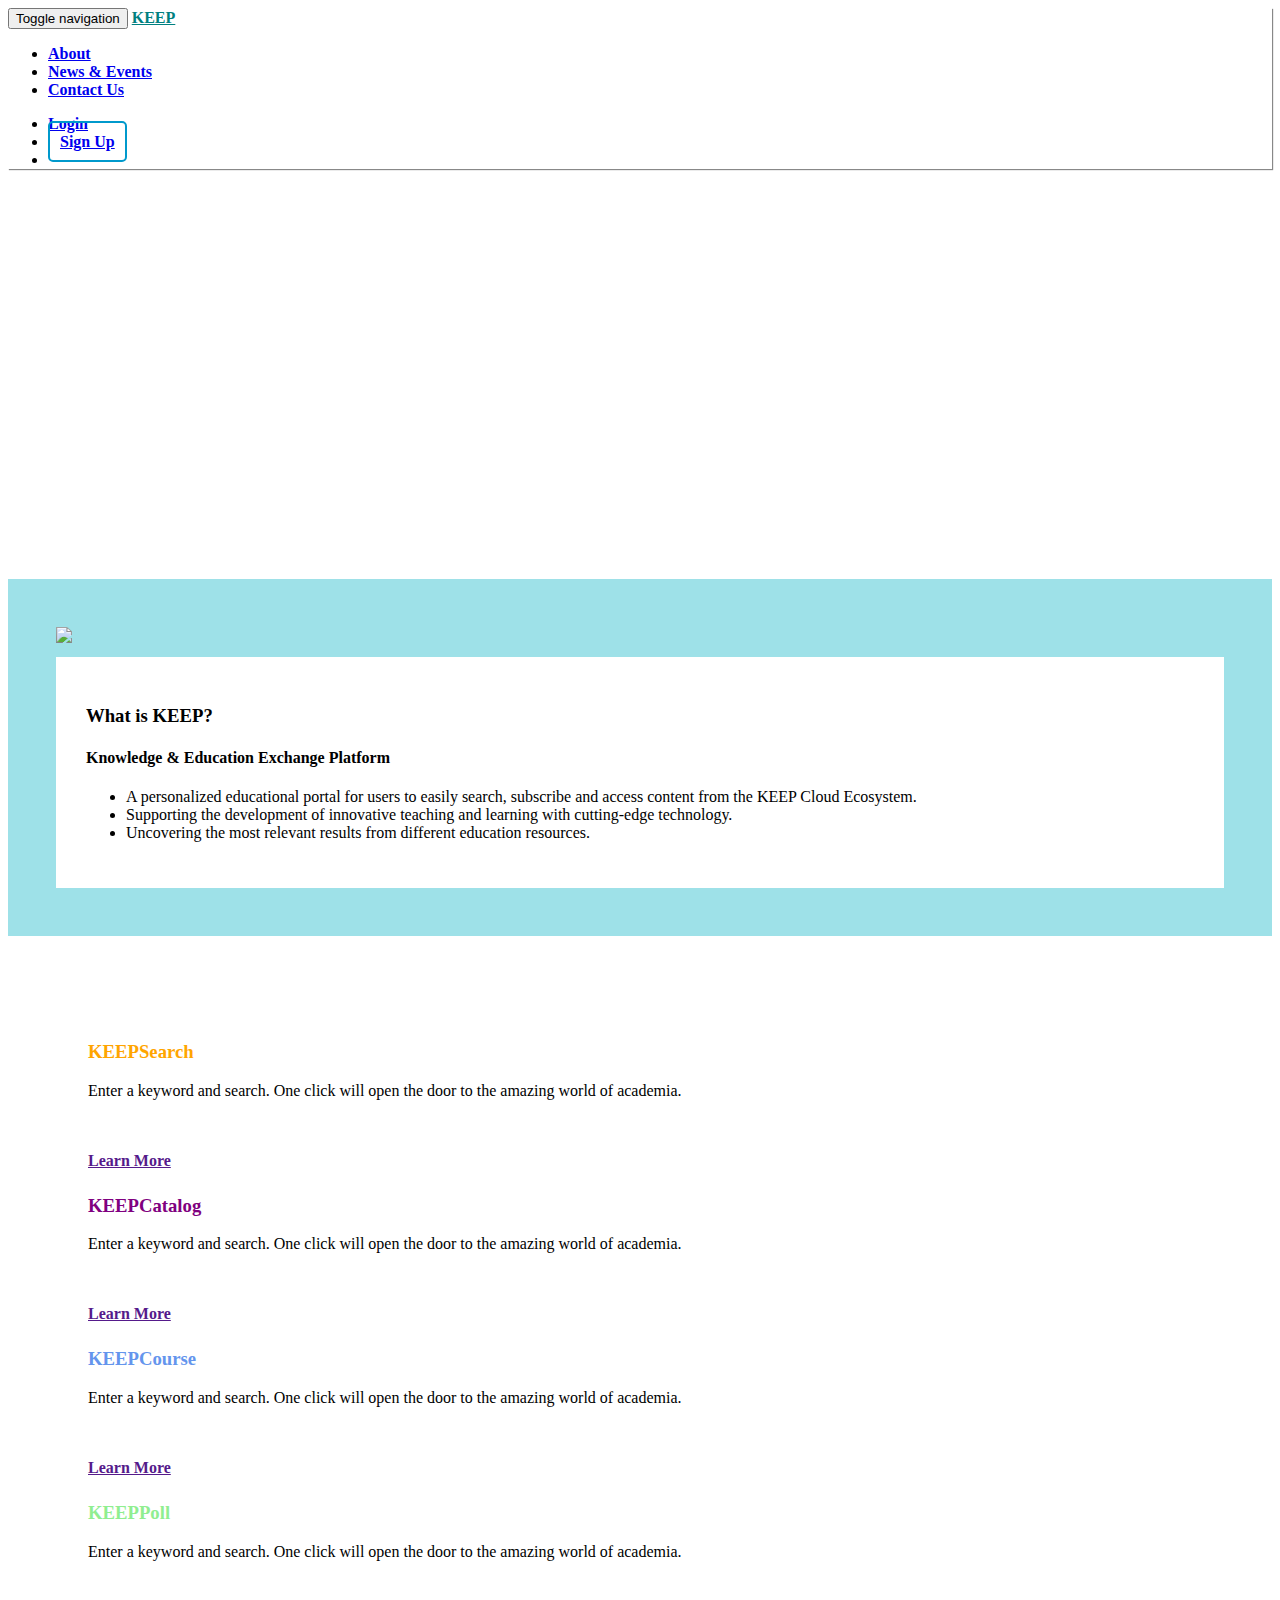
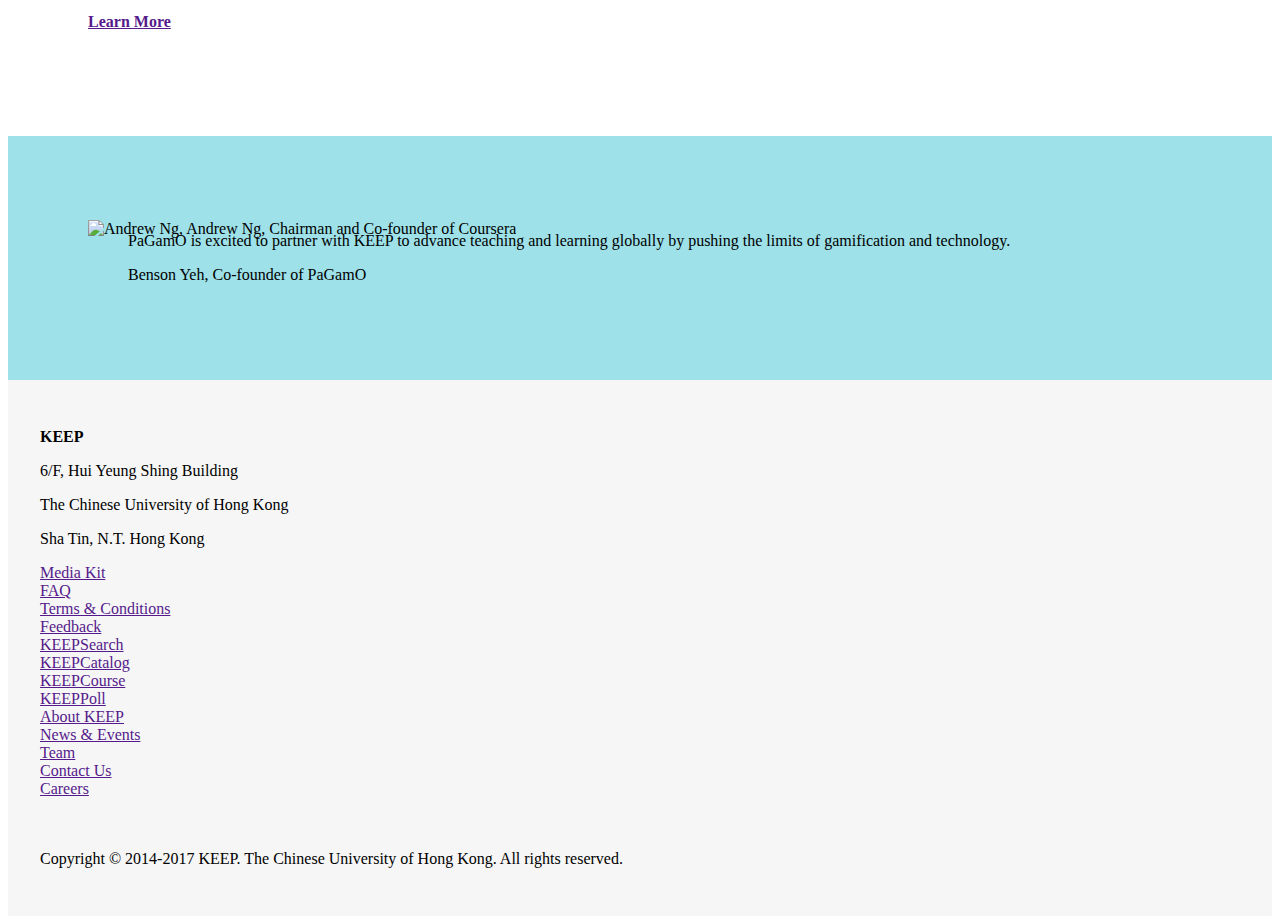
==== keep.html @ d79d9163 "Fix bugs and made changes" ====
<!DOCTYPE html>
<html>

<head>
  <meta charset="utf-8" />
  <title>Home - KEEP</title>
  <link rel="stylesheet" href="css/bootstrap.css">
  <link rel="stylesheet" href="css/keep.css">
  <script src="https://ajax.googleapis.com/ajax/libs/jquery/3.2.0/jquery.min.js"></script>
  <script src="js/bootstrap.min.js"></script>
</head>

<!-- Nav bar -->
<nav class="navbar navbar-default navbar-background">
  <div class="container container-narrow">
    <!-- Brand and toggle get grouped for better mobile display -->
    <div class="navbar-header">
      <button type="button" class="navbar-toggle collapsed" data-toggle="collapse" data-target="#bs-example-navbar-collapse-1" aria-expanded="false">
        <span class="sr-only">Toggle navigation</span>
        <span class="icon-bar"></span>
        <span class="icon-bar"></span>
        <span class="icon-bar"></span>
      </button>
      <a id="brand" class="navbar-brand" href="#"><b>KEEP</b></a>
    </div>

    <!-- Collect the nav links, forms, and other content for toggling -->
    <div class="collapse navbar-collapse" id="bs-example-navbar-collapse-1">
      <ul class="nav navbar-nav">
        <li><a href="#">About</a></li>
        <li><a href="#">News & Events</a></li>
        <li><a href="#">Contact Us</a></li>
      </ul>
      <ul class="nav navbar-nav navbar-right">
        <li><a href="#">Login</a></li>
        <li><a href="#"><span id="sign-up">Sign Up</span></a></li>
        <li><a href=""><span class="glyphicon glyphicon-search"></span></a></li>
      </ul>
    </div>
    <!-- /.navbar-collapse -->
  </div>
  <!-- /.container-fluid -->
</nav>

<body>
  <div class="jumbotron text-center" style="background:transparent url('img/home_banner.jpg') no-repeat center center /cover">
    <h2 class="title">Knowledge & Education Exchange Platform</h2>
    <h2 class="title">the eLearning Innovator</h2>
  </div>

  <div class="what-section">
    <div class="container">
      <div class="row">
        <div class="col-md-6">
          <img id="what-graphics" src="img/home_what.png" class="img-responsive what-graphics center-block">
        </div>
        <div class="col-md-6 what-block-text">
          <h3 class="text-center">What is KEEP?</h3>
          <h4 class="text-center">Knowledge &#38; Education Exchange Platform</h4>
          <ul>
            <li>A personalized educational portal for users to easily search, subscribe and access content from the KEEP Cloud Ecosystem.</li>
            <li>Supporting the development of innovative teaching and learning with cutting-edge technology.</li>
            <li>Uncovering the most relevant results from different education resources.</li>
          </ul>
        </div>
      </div>
    </div>
  </div>

  <div class="product-section">
    <div class="container">
      <div class="row">
        <div class="col-md-3 keep-fam">
          <div class="text-center">
            <span class="glyp-products glyphicon glyphicon-search text-center keep-search"></span>
          </div>
          <h3 class="text-center keep-search">KEEPSearch</h3>
          <p class="text-center">
            Enter a keyword and search. One click will open the door to the amazing world of academia.
          </p><br/>
        </br/>
          <a href="" class="btn btn-default center-block learn-more-btn">Learn More</a>
        </div>
        <div class="col-md-3 keep-fam">
          <div class="text-center">
            <span class="glyp-products glyphicon glyphicon-th text-center keep-cat"></span>
          </div>
          <h3 class="text-center keep-cat">KEEPCatalog</h3>
          <p class="text-center">
            Enter a keyword and search. One click will open the door to the amazing world of academia.
          </p><br/>
        </br/>
          <a href="" class="btn btn-default center-block learn-more-btn">Learn More</a>
        </div>
        <div class="col-md-3 keep-fam">
          <div class="text-center">
            <span class="glyp-products glyphicon glyphicon-book text-center keep-course"></span>
          </div>
          <h3 class="text-center keep-course">KEEPCourse</h3>
          <p class="text-center">
            Enter a keyword and search. One click will open the door to the amazing world of academia.
          </p><br/>
        </br/>
          <a href="" class="btn btn-default center-block learn-more-btn">Learn More</a>
        </div>
        <div class="col-md-3 keep-fam">
          <div class="text-center">
            <span class="glyp-products glyphicon glyphicon-signal text-center keep-poll" style="font-size:5em;"></span>
          </div>
          <h3 class="text-center keep-poll">KEEPPoll</h3>
          <p class="text-center">
            Enter a keyword and search. One click will open the door to the amazing world of academia.
          </p><br/>
        </br/>
          <a href="" class="btn btn-default center-block learn-more-btn">Learn More</a>
        </div>
      </div>
    </div>
  </div>

  <div class="testimonial-section">
    <div class="container">
      <div class="row">
        <div class="row page-height" style="position: relative">
        <img class="testimonial-img testinomial-img-left img-responsive" src="img/Benson_profile.png" alt="Andrew Ng, Andrew Ng, Chairman and Co-founder of Coursera">
        <div class="col-sm-10 col-sm-offset-2 col-xs-offset-4 col-xs-8 vertical-center">
          <blockquote class="blockquote-reverse">
            <p>PaGamO is excited to partner with KEEP to advance teaching and learning globally by pushing the limits of gamification and technology.</p>
            <footer>Benson Yeh, Co-founder of PaGamO</footer>
          </blockquote>
        </div>
      </div>
      </div>
    </div>
  </div>

  <div class="footer-section">
    <div class="container">
      <div class="row">
        <div class="col-md-6">
          <p><b>KEEP</b></p>
          <p>6/F, Hui Yeung Shing Building</p>
          <p>The Chinese University of Hong Kong</p>
          <p>Sha Tin, N.T. Hong Kong</p>
        </div>
        <div class="col-md-2 footer-links">
          <a href="">Media Kit</a><br/>
          <a href="">FAQ</a><br/>
          <a href="">Terms & Conditions</a><br/>
          <a href="">Feedback</a><br/>
        </div>
        <div class="col-md-2 footer-links">
          <a href="">KEEPSearch</a><br/>
          <a href="">KEEPCatalog</a><br/>
          <a href="">KEEPCourse</a><br/>
          <a href="">KEEPPoll</a><br/>
        </div>
        <div class="col-md-2 footer-links">
          <a href="">About KEEP</a><br/>
          <a href="">News & Events</a><br/>
          <a href="">Team</a><br/>
          <a href="">Contact Us</a><br/>
          <a href="">Careers</a><br/>
        </div>
      </div><br/>
    </br/>
      <div class="row text-center">
        <p>
          Copyright © 2014-2017 KEEP. The Chinese University of Hong Kong. All rights reserved.
        </p>
      </div>
    </div>
  </div>

</body>

</html>
---- css/keep.css ----
.navbar-background{
  background-color: white;
  box-shadow: 1px 1px 1px #888888;
}

#brand{
  color:teal;
}

#sign-up {
	border: 2px solid #0099cc;
	padding: 10px;
	border-radius: 5px;
}

#sign-up:hover {
	background: #0099cc;
  color:white;
}

#product-icon {
  -webkit-border-radius: 100px;
-moz-border-radius: 100px;
border-radius: 100px;
width:150px;
height:150px;
border-style:solid;
border-width:3px;
border-color:orange;
}

#product-icon:hover {
	background: orange;
  color:white;
}

.nav a{
	font-weight: bold;
}

.jumbotron {
	margin-top: 0px;
  margin-bottom: 0px;
	padding: 140px 30px;
  font-weight: bold;
}

.title{
  color: white;
}



.row{
  display: block;
}

.what-section{
  background-color: #9ee1e8;
  padding: 3em;
}

.what-graphics{
  max-height: 30rem;
}

.what-block-text{
  padding: 30px;
	margin-top: 10px;
	background-color: #fff;
	display: block;
}

.product-section{
  background-color: white;
  padding: 5em;
}

.product-icon{
  border-radius: 100%;
  	width: 130px;
      height: 130px;
      margin: auto;
      cursor: pointer;
}

.glyp-products{
  font-size:5em;
}

.keep-fam{
  margin-top:25px;
  margin-bottom: 25px;
}

.keep-search{
  color:orange;
}

.keep-cat{
  color:purple;
}

.keep-course{
  color:cornflowerblue;
}

.keep-poll{
  color:lightgreen;
}

.learn-more-btn{
  font-weight: bold;
  width:50%;
}

.testimonial-section{
  background-color: #9ee1e8;
  padding: 5em;
}

.footer-section{
  background-color: #F6F6F6;
  padding: 2em;
}

.testimonial-img {
  position: absolute;
  top:-.75em;
  bottom: 0em;
  height: 200px;
}

.testimonial-img-left { left: 5vw; }

.footer-links{
  text-align: right;
}

@media screen and (min-width: 990px) {
  .footer-links{
    text-align: left;
  }
}
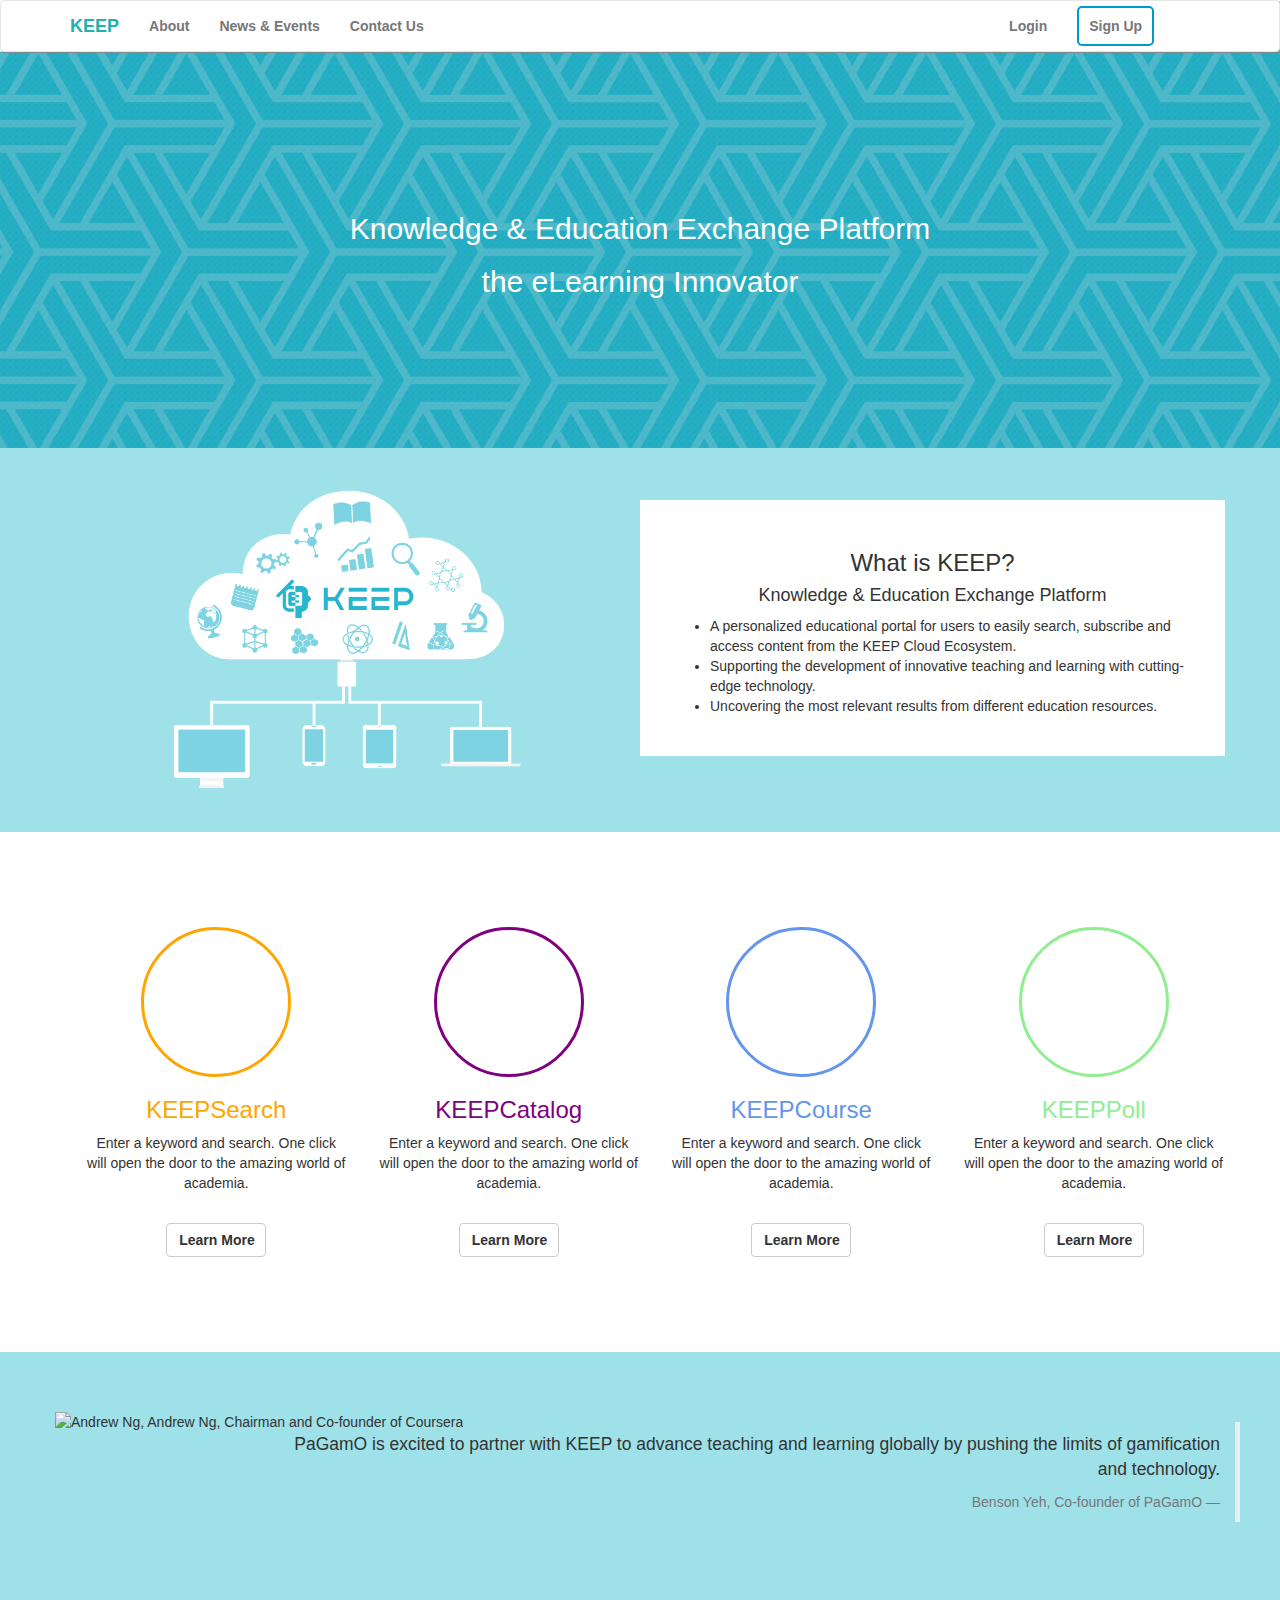
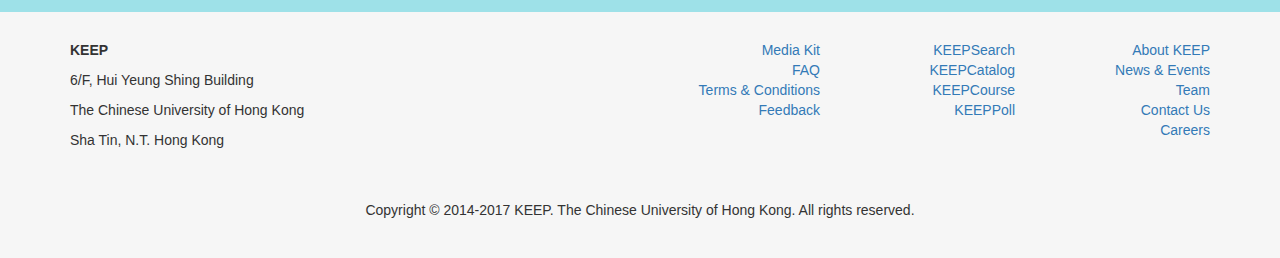
==== commit f8be3b31: "Merge pull request #1 from bowenchin/keep_homepage" ====
--- a/keep.html
+++ b/keep.html
@@ -71,47 +71,52 @@
     <div class="container">
       <div class="row">
         <div class="col-md-3 keep-fam">
-          <div class="text-center">
-            <span class="glyp-products glyphicon glyphicon-search text-center keep-search"></span>
+          <div class="center">
+            <div class="glyphicon-ring keep-search">
+              <span class="glyp-products glyphicon glyphicon-search glyphicon-bordered"></span>
+            </div>
           </div>
           <h3 class="text-center keep-search">KEEPSearch</h3>
           <p class="text-center">
             Enter a keyword and search. One click will open the door to the amazing world of academia.
           </p><br/>
-        </br/>
           <a href="" class="btn btn-default center-block learn-more-btn">Learn More</a>
         </div>
         <div class="col-md-3 keep-fam">
-          <div class="text-center">
-            <span class="glyp-products glyphicon glyphicon-th text-center keep-cat"></span>
+          <div class="center">
+            <div class="glyphicon-ring keep-cat">
+              <span class="glyphicon glyphicon-th-list glyphicon-bordered keep-cat"></span>
+            </div>
           </div>
           <h3 class="text-center keep-cat">KEEPCatalog</h3>
           <p class="text-center">
             Enter a keyword and search. One click will open the door to the amazing world of academia.
           </p><br/>
-        </br/>
           <a href="" class="btn btn-default center-block learn-more-btn">Learn More</a>
         </div>
         <div class="col-md-3 keep-fam">
-          <div class="text-center">
-            <span class="glyp-products glyphicon glyphicon-book text-center keep-course"></span>
+          <div class="center">
+            <div class="glyphicon-ring keep-course">
+              <span class="glyphicon glyphicon-book glyphicon-bordered keep-course"></span>
+            </div>
           </div>
           <h3 class="text-center keep-course">KEEPCourse</h3>
           <p class="text-center">
             Enter a keyword and search. One click will open the door to the amazing world of academia.
           </p><br/>
-        </br/>
           <a href="" class="btn btn-default center-block learn-more-btn">Learn More</a>
         </div>
         <div class="col-md-3 keep-fam">
-          <div class="text-center">
-            <span class="glyp-products glyphicon glyphicon-signal text-center keep-poll" style="font-size:5em;"></span>
+          <div class="center">
+
+            <div class="glyphicon-ring keep-poll">
+              <span class="glyphicon-bordered glyphicon glyphicon-signal text-center keep-poll" style="font-size:5em;"></span>
+            </div>
           </div>
           <h3 class="text-center keep-poll">KEEPPoll</h3>
           <p class="text-center">
             Enter a keyword and search. One click will open the door to the amazing world of academia.
           </p><br/>
-        </br/>
           <a href="" class="btn btn-default center-block learn-more-btn">Learn More</a>
         </div>
       </div>
@@ -122,14 +127,14 @@
     <div class="container">
       <div class="row">
         <div class="row page-height" style="position: relative">
-        <img class="testimonial-img testinomial-img-left img-responsive" src="img/Benson_profile.png" alt="Andrew Ng, Andrew Ng, Chairman and Co-founder of Coursera">
-        <div class="col-sm-10 col-sm-offset-2 col-xs-offset-4 col-xs-8 vertical-center">
-          <blockquote class="blockquote-reverse">
-            <p>PaGamO is excited to partner with KEEP to advance teaching and learning globally by pushing the limits of gamification and technology.</p>
-            <footer>Benson Yeh, Co-founder of PaGamO</footer>
-          </blockquote>
+          <img class="testimonial-img testinomial-img-left img-responsive" src="img/Benson_profile.png" alt="Andrew Ng, Andrew Ng, Chairman and Co-founder of Coursera">
+          <div class="col-sm-10 col-sm-offset-2 col-xs-offset-4 col-xs-8 vertical-center">
+            <blockquote class="blockquote-reverse">
+              <p>PaGamO is excited to partner with KEEP to advance teaching and learning globally by pushing the limits of gamification and technology.</p>
+              <footer>Benson Yeh, Co-founder of PaGamO</footer>
+            </blockquote>
+          </div>
         </div>
-      </div>
       </div>
     </div>
   </div>
@@ -143,11 +148,13 @@
           <p>The Chinese University of Hong Kong</p>
           <p>Sha Tin, N.T. Hong Kong</p>
         </div>
-        <div class="col-md-2 footer-links">
-          <a href="">Media Kit</a><br/>
-          <a href="">FAQ</a><br/>
-          <a href="">Terms & Conditions</a><br/>
-          <a href="">Feedback</a><br/>
+        <div class="col-md-2">
+          <div class="footer-links">
+            <a href="">Media Kit</a><br/>
+            <a href="">FAQ</a><br/>
+            <a href="">Terms & Conditions</a><br/>
+            <a href="">Feedback</a><br/>
+          </div>
         </div>
         <div class="col-md-2 footer-links">
           <a href="">KEEPSearch</a><br/>
@@ -163,7 +170,7 @@
           <a href="">Careers</a><br/>
         </div>
       </div><br/>
-    </br/>
+      </br/>
       <div class="row text-center">
         <p>
           Copyright © 2014-2017 KEEP. The Chinese University of Hong Kong. All rights reserved.
--- a/css/keep.css
+++ b/css/keep.css
@@ -1,144 +1,148 @@
-.navbar-background{
+.navbar-background {
   background-color: white;
   box-shadow: 1px 1px 1px #888888;
 }
 
-#brand{
-  color:teal;
+#brand {
+  color: lightseagreen;
 }
 
 #sign-up {
-	border: 2px solid #0099cc;
-	padding: 10px;
-	border-radius: 5px;
+  border: 2px solid #0099cc;
+  padding: 10px;
+  border-radius: 5px;
 }
 
 #sign-up:hover {
-	background: #0099cc;
-  color:white;
+  background: #0099cc;
+  color: white;
 }
 
-#product-icon {
-  -webkit-border-radius: 100px;
--moz-border-radius: 100px;
-border-radius: 100px;
-width:150px;
-height:150px;
-border-style:solid;
-border-width:3px;
-border-color:orange;
+.center {
+  display: flex;
+  justify-content: center;
+  align-items: center;
 }
 
-#product-icon:hover {
-	background: orange;
-  color:white;
+.glyphicon-ring {
+  width: 150px;
+  height: 150px;
+  border-radius: 50%;
+  border: 3px solid black;
+  color: white;
+  display: inline-table;
+  text-align: center;
 }
 
-.nav a{
-	font-weight: bold;
+.glyphicon-ring .glyphicon-bordered {
+  font-size: 5em;
+  vertical-align: middle;
+  display: table-cell;
+}
+
+.keep-search:hover {
+  background: orange;
+  color: white;
+}
+
+.nav a {
+  font-weight: bold;
 }
 
 .jumbotron {
-	margin-top: 0px;
+  margin-top: 0px;
   margin-bottom: 0px;
-	padding: 140px 30px;
+  padding: 140px 30px;
   font-weight: bold;
 }
 
-.title{
+.title {
   color: white;
 }
 
-
-
-.row{
+.row {
   display: block;
 }
 
-.what-section{
+.what-section {
   background-color: #9ee1e8;
   padding: 3em;
 }
 
-.what-graphics{
+.what-graphics {
   max-height: 30rem;
 }
 
-.what-block-text{
+.what-block-text {
   padding: 30px;
-	margin-top: 10px;
-	background-color: #fff;
-	display: block;
+  margin-top: 10px;
+  background-color: #fff;
+  display: block;
 }
 
-.product-section{
+.product-section {
   background-color: white;
   padding: 5em;
 }
 
-.product-icon{
-  border-radius: 100%;
-  	width: 130px;
-      height: 130px;
-      margin: auto;
-      cursor: pointer;
-}
-
-.glyp-products{
-  font-size:5em;
-}
-
-.keep-fam{
-  margin-top:25px;
+.keep-fam {
+  margin-top: 25px;
   margin-bottom: 25px;
 }
 
-.keep-search{
-  color:orange;
+.keep-search {
+  color: orange;
+  border-color: orange;
 }
 
-.keep-cat{
-  color:purple;
+.keep-cat {
+  color: purple;
+  border-color: purple;
 }
 
-.keep-course{
-  color:cornflowerblue;
+.keep-course {
+  color: cornflowerblue;
+  border-color: cornflowerblue;
 }
 
-.keep-poll{
-  color:lightgreen;
+.keep-poll {
+  color: lightgreen;
+  border-color: lightgreen;
 }
 
-.learn-more-btn{
+.learn-more-btn {
   font-weight: bold;
-  width:50%;
+  width: 100px;
 }
 
-.testimonial-section{
+.testimonial-section {
   background-color: #9ee1e8;
   padding: 5em;
 }
 
-.footer-section{
+.footer-section {
   background-color: #F6F6F6;
   padding: 2em;
 }
 
 .testimonial-img {
   position: absolute;
-  top:-.75em;
+  top: -.75em;
   bottom: 0em;
   height: 200px;
 }
 
-.testimonial-img-left { left: 5vw; }
-
-.footer-links{
-  text-align: right;
+.testimonial-img-left {
+  left: 5vw;
 }
 
-@media screen and (min-width: 990px) {
-  .footer-links{
+.footer-links {
+  text-align: right;
+  margin-bottom: 10px;
+}
+
+@media (max-width: 991px) {
+  .footer-links {
     text-align: left;
   }
 }
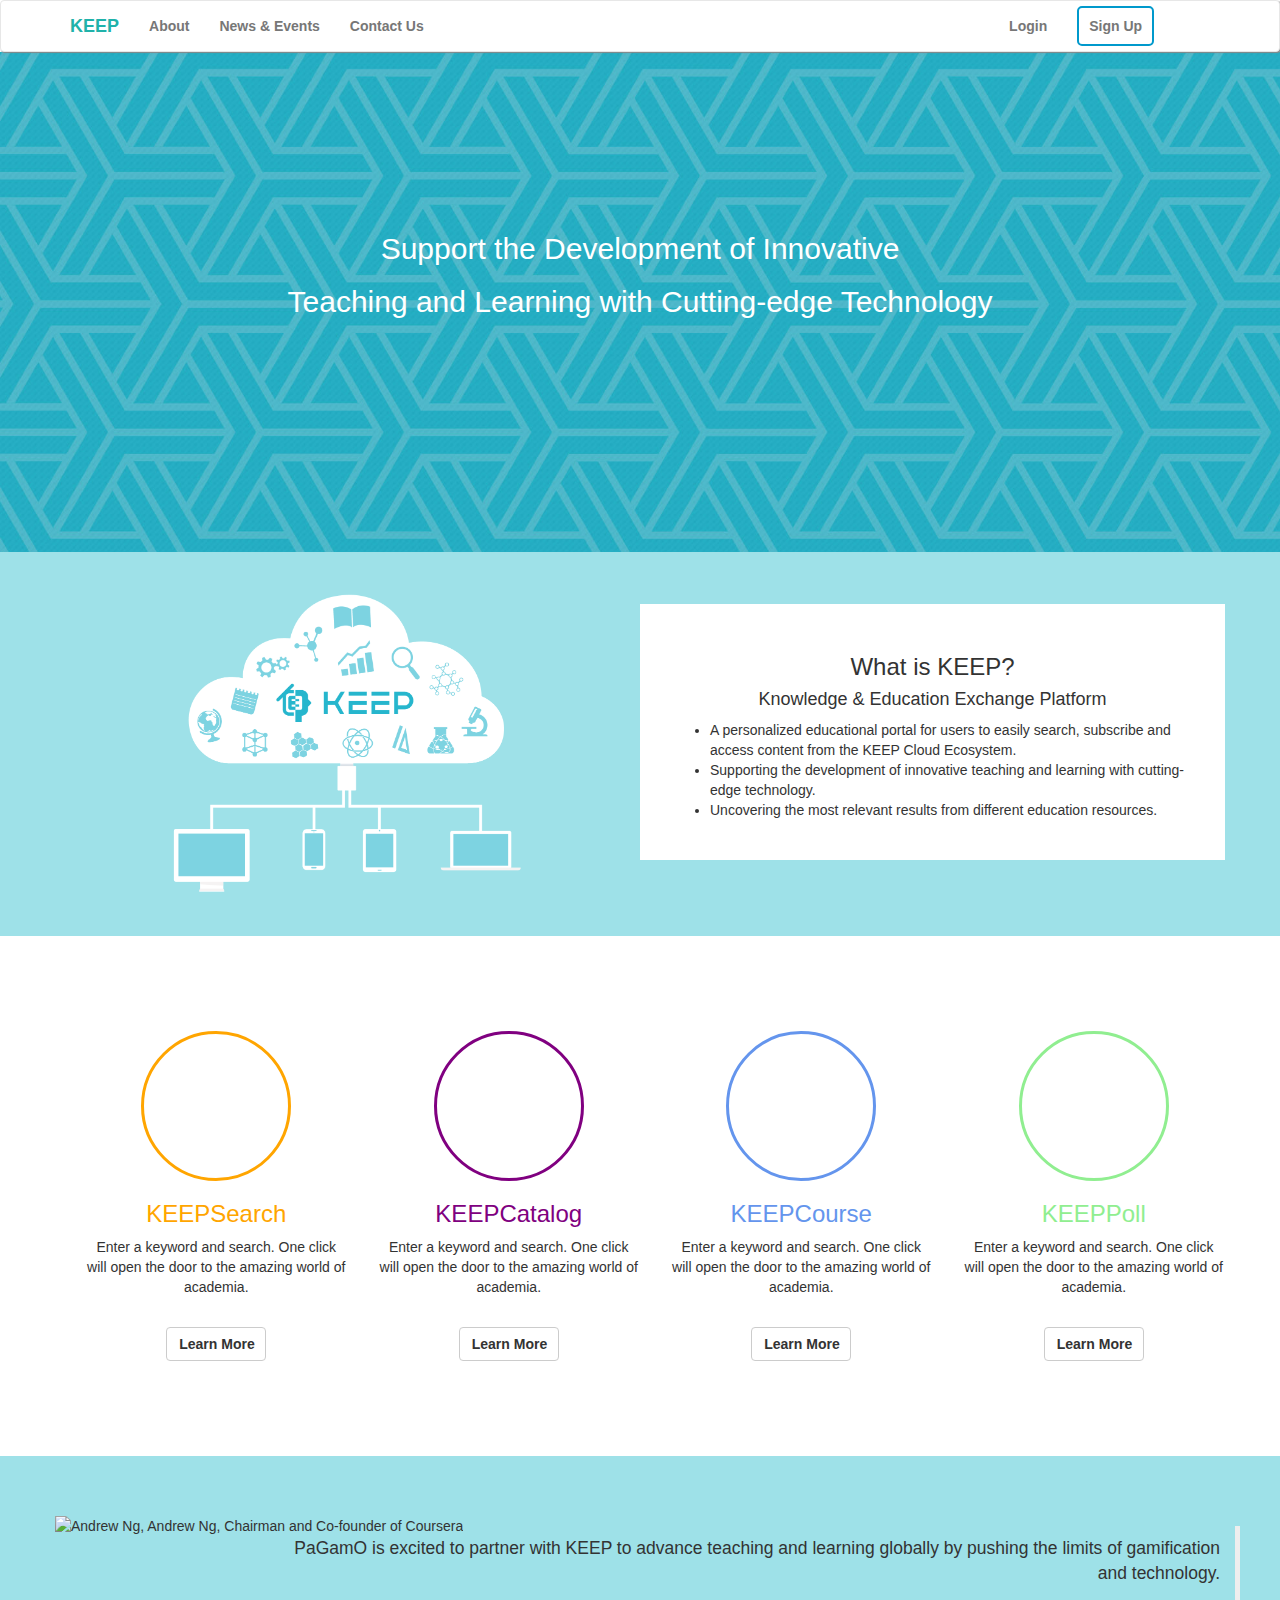
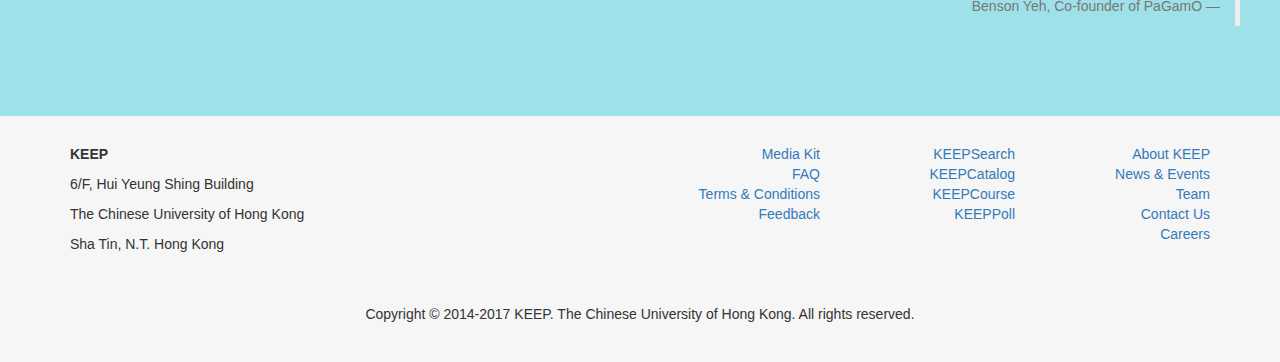
==== commit 70fdc234: "Merge branch 'keep_homepage_slider' into keep_homepage" ====
--- a/keep.html
+++ b/keep.html
@@ -8,6 +8,7 @@
   <link rel="stylesheet" href="css/keep.css">
   <script src="https://ajax.googleapis.com/ajax/libs/jquery/3.2.0/jquery.min.js"></script>
   <script src="js/bootstrap.min.js"></script>
+  <script type="text/javascript" src="js/slider.js"></script>
 </head>
 
 <!-- Nav bar -->
@@ -44,9 +45,34 @@
 
 <body>
   <div class="jumbotron text-center" style="background:transparent url('img/home_banner.jpg') no-repeat center center /cover">
-    <h2 class="title">Knowledge & Education Exchange Platform</h2>
-    <h2 class="title">the eLearning Innovator</h2>
-  </div>
+<div class="container">
+  <div id="slider">
+    <ul>
+      <li>
+        <h2 class="title">Knowledge & Education Exchange Platform</h2>
+        <h2 class="title">the eLearning Innovator</h2>
+      </li>
+      <li>
+        <h2 class="title">All Your Educational Tools and Information</h2>
+        <h2 class="title">in a One-Stop Shop</h2>
+      </li>
+      <li>
+        <h2 class="title">Support the Development of Innovative</h2>
+        <h2 class="title">Teaching and Learning with Cutting-edge Technology</h2>
+      </li>
+    </ul>
+  </div>
+</div>
+
+    <!--<h2 class="title">Knowledge & Education Exchange Platform</h2>
+    <h2 class="title">the eLearning Innovator</h2>-->
+  </div>
+
+<!-- All Your Educational Tools and Information
+in a One-Stop Shop
+
+Support the Development of Innovative
+Teaching and Learning with Cutting-edge Technology-->
 
   <div class="what-section">
     <div class="container">
--- a/css/keep.css
+++ b/css/keep.css
@@ -16,6 +16,32 @@
 #sign-up:hover {
   background: #0099cc;
   color: white;
+}
+
+#slider {
+  position: relative;
+  overflow: hidden;
+  margin: 20px auto 0 auto;
+}
+
+#slider ul {
+  position: relative;
+  margin: 0;
+  padding: 0;
+  height: 200px;
+  list-style: none;
+}
+
+#slider ul li {
+  position: relative;
+  display: block;
+  float: left;
+  margin: 0;
+  padding: 0;
+  width: 100%;
+  height: 200px;
+  text-align: center;
+  line-height: 200px;
 }
 
 .center {
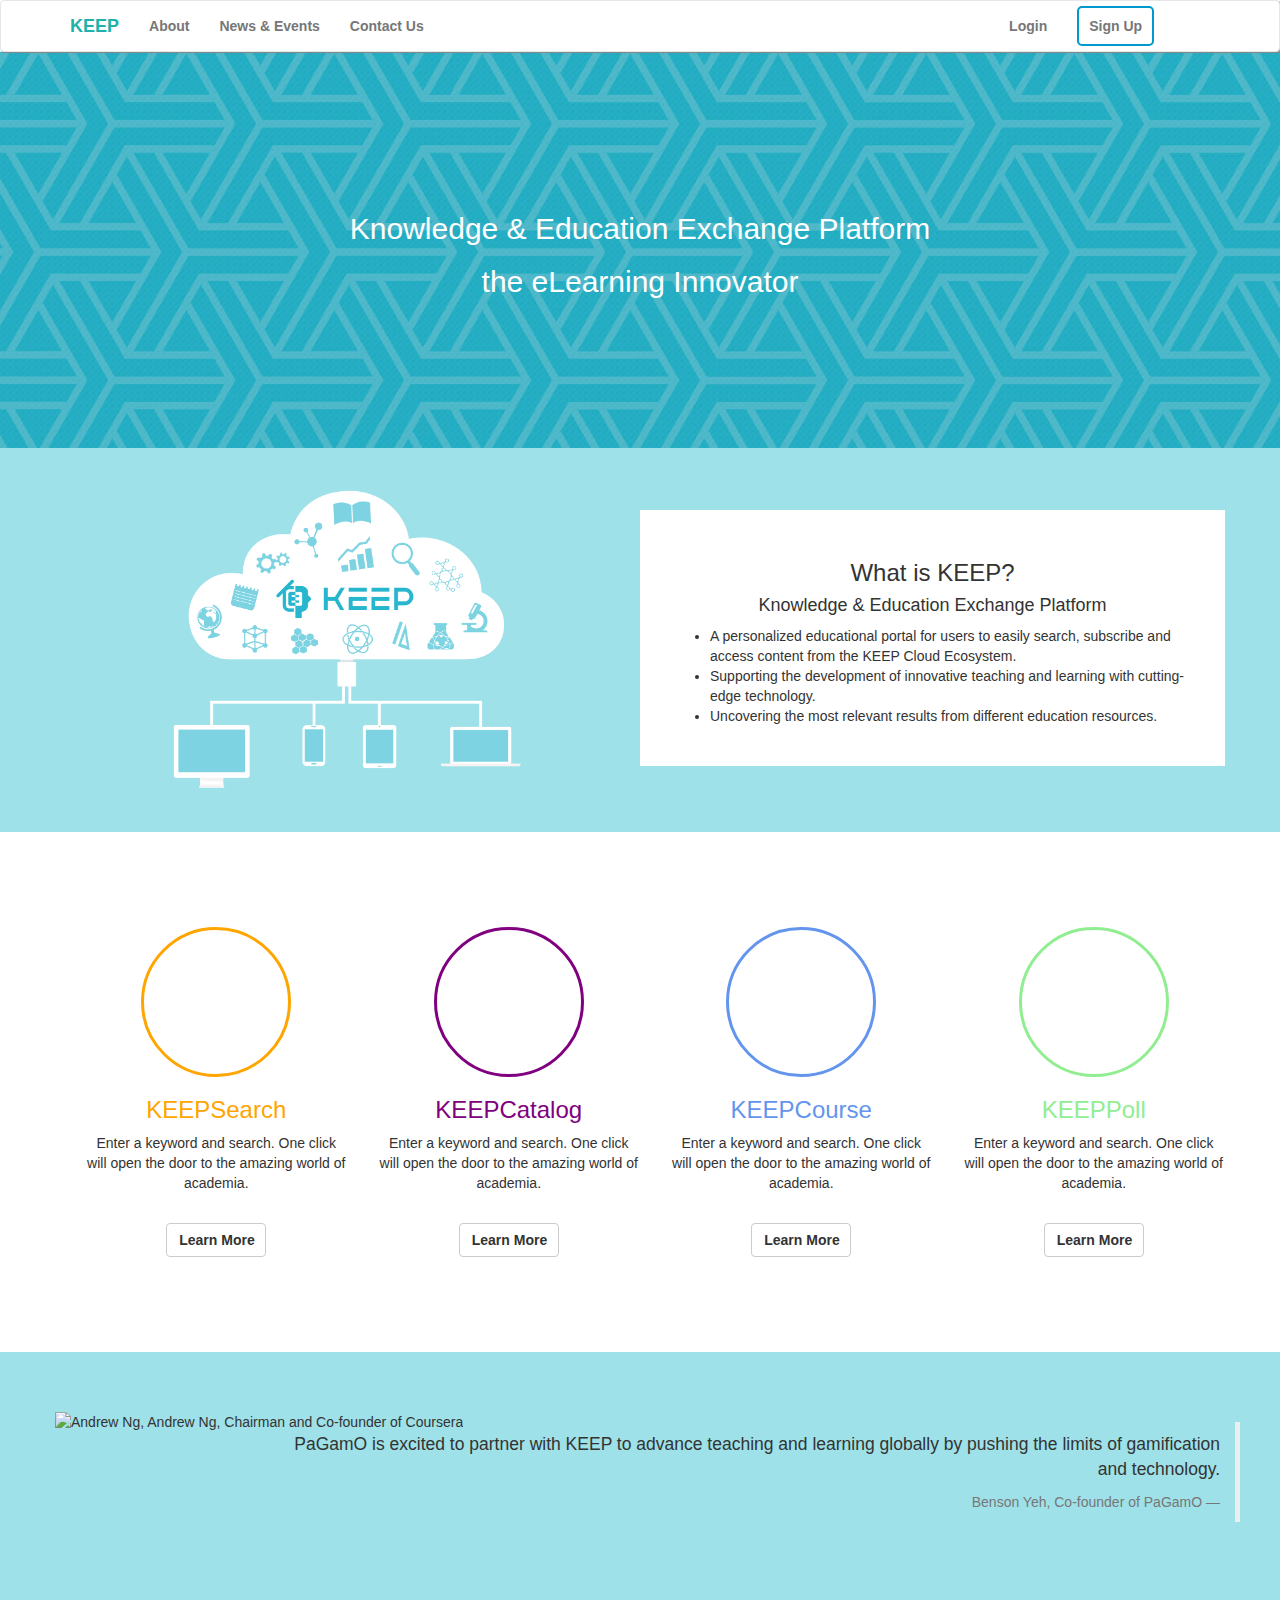
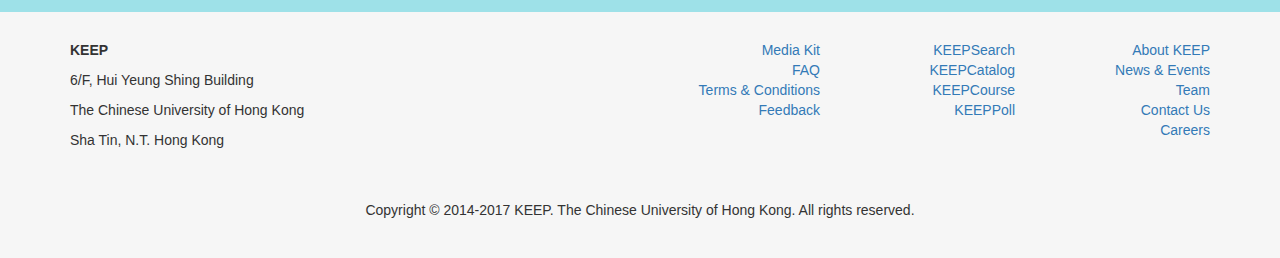
==== commit 29dd9ca8: "Fix hover of KEEP products icons" ====
--- a/keep.html
+++ b/keep.html
@@ -46,7 +46,9 @@
 <body>
   <div class="jumbotron text-center" style="background:transparent url('img/home_banner.jpg') no-repeat center center /cover">
 <div class="container">
-  <div id="slider">
+  <h2 class="title">Knowledge & Education Exchange Platform</h2>
+  <h2 class="title">the eLearning Innovator</h2>
+  <!--<div id="slider">
     <ul>
       <li>
         <h2 class="title">Knowledge & Education Exchange Platform</h2>
@@ -61,7 +63,7 @@
         <h2 class="title">Teaching and Learning with Cutting-edge Technology</h2>
       </li>
     </ul>
-  </div>
+  </div>-->
 </div>
 
     <!--<h2 class="title">Knowledge & Education Exchange Platform</h2>
@@ -98,8 +100,8 @@
       <div class="row">
         <div class="col-md-3 keep-fam">
           <div class="center">
-            <div class="glyphicon-ring keep-search">
-              <span class="glyp-products glyphicon glyphicon-search glyphicon-bordered"></span>
+            <div class="glyphicon-ring keep-search ring-search">
+              <span class="glyphicon glyphicon-search glyphicon-bordered"></span>
             </div>
           </div>
           <h3 class="text-center keep-search">KEEPSearch</h3>
@@ -110,8 +112,8 @@
         </div>
         <div class="col-md-3 keep-fam">
           <div class="center">
-            <div class="glyphicon-ring keep-cat">
-              <span class="glyphicon glyphicon-th-list glyphicon-bordered keep-cat"></span>
+            <div class="glyphicon-ring keep-cat ring-cat">
+              <span class="glyphicon glyphicon-th-list glyphicon-bordered"></span>
             </div>
           </div>
           <h3 class="text-center keep-cat">KEEPCatalog</h3>
@@ -122,8 +124,8 @@
         </div>
         <div class="col-md-3 keep-fam">
           <div class="center">
-            <div class="glyphicon-ring keep-course">
-              <span class="glyphicon glyphicon-book glyphicon-bordered keep-course"></span>
+            <div class="glyphicon-ring keep-course ring-course">
+              <span class="glyphicon glyphicon-book glyphicon-bordered"></span>
             </div>
           </div>
           <h3 class="text-center keep-course">KEEPCourse</h3>
@@ -135,8 +137,8 @@
         <div class="col-md-3 keep-fam">
           <div class="center">
 
-            <div class="glyphicon-ring keep-poll">
-              <span class="glyphicon-bordered glyphicon glyphicon-signal text-center keep-poll" style="font-size:5em;"></span>
+            <div class="glyphicon-ring keep-poll ring-poll">
+              <span class="glyphicon-bordered glyphicon glyphicon-signal text-center"></span>
             </div>
           </div>
           <h3 class="text-center keep-poll">KEEPPoll</h3>
--- a/css/keep.css
+++ b/css/keep.css
@@ -66,8 +66,49 @@
   display: table-cell;
 }
 
-.keep-search:hover {
+
+.keep-fam {
+  margin-top: 25px;
+  margin-bottom: 25px;
+}
+
+.keep-search {
+  color: orange;
+  border-color: orange;
+}
+
+.keep-cat {
+  color: purple;
+  border-color: purple;
+}
+
+.keep-course {
+  color: cornflowerblue;
+  border-color: cornflowerblue;
+}
+
+.keep-poll {
+  color: lightgreen;
+  border-color: lightgreen;
+}
+
+.ring-search:hover {
   background: orange;
+  color: white;
+}
+
+.ring-cat:hover {
+  background: purple;
+  color: white;
+}
+
+.ring-course:hover {
+  background: cornflowerblue;
+  color: white;
+}
+
+.ring-poll:hover {
+  background: lightgreen;
   color: white;
 }
 
@@ -101,7 +142,8 @@
 
 .what-block-text {
   padding: 30px;
-  margin-top: 10px;
+  margin-top: 20px;
+  margin-bottom: 20px;
   background-color: #fff;
   display: block;
 }
@@ -109,31 +151,6 @@
 .product-section {
   background-color: white;
   padding: 5em;
-}
-
-.keep-fam {
-  margin-top: 25px;
-  margin-bottom: 25px;
-}
-
-.keep-search {
-  color: orange;
-  border-color: orange;
-}
-
-.keep-cat {
-  color: purple;
-  border-color: purple;
-}
-
-.keep-course {
-  color: cornflowerblue;
-  border-color: cornflowerblue;
-}
-
-.keep-poll {
-  color: lightgreen;
-  border-color: lightgreen;
 }
 
 .learn-more-btn {
